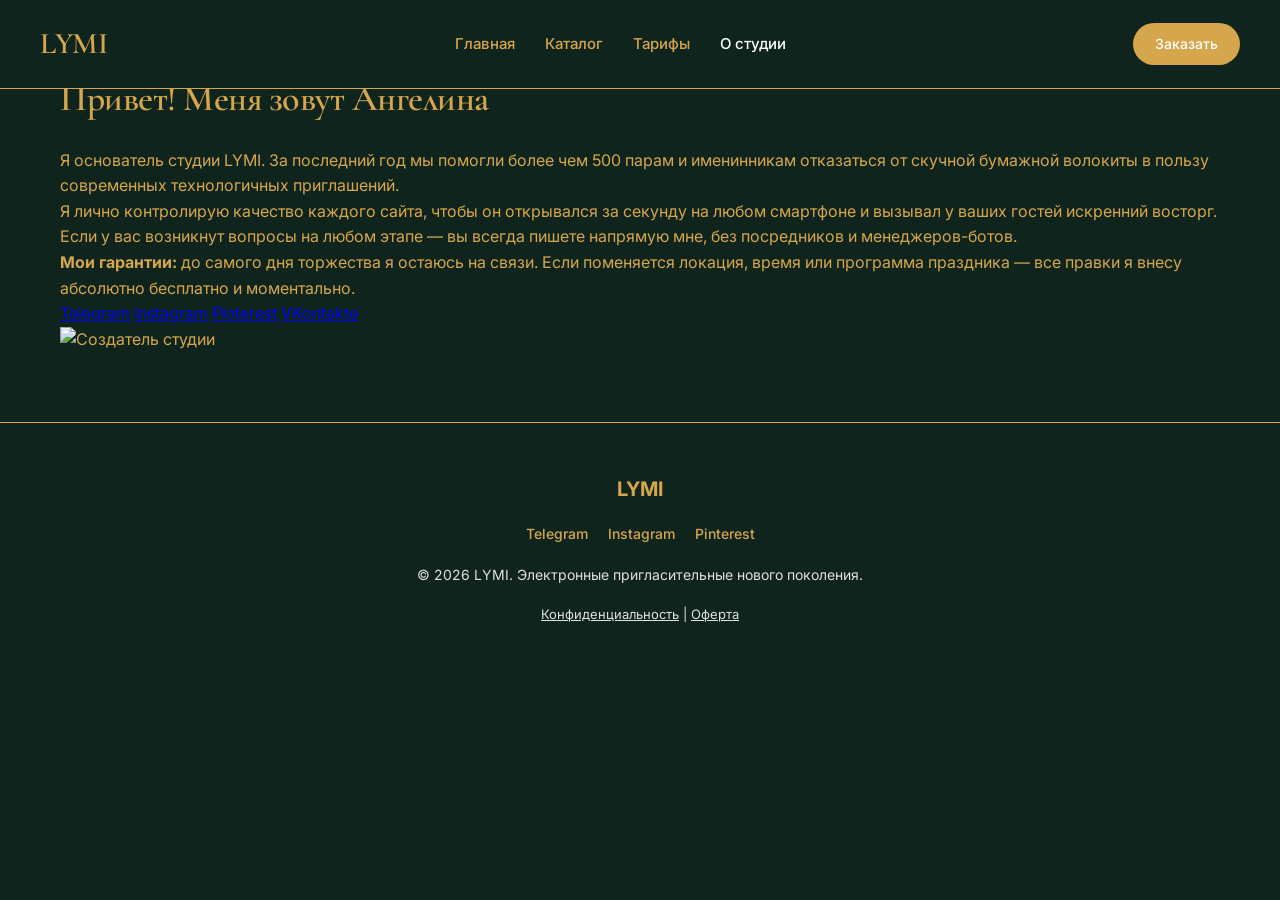
==== about.html @ 73aba1e3 "Add files via upload" ====
<!DOCTYPE html>
<html lang="ru">
<head>
    <meta charset="UTF-8">
    <meta name="viewport" content="width=device-width, initial-scale=1.0">
    <title>О студии и авторе — LYMI</title>
    <link href="https://fonts.googleapis.com/css2?family=Cormorant+Garamond:ital,wght@0,400;0,600;1,400&family=Inter:wght@400;500;600&display=swap" rel="stylesheet">
    <link rel="stylesheet" href="style.css">
</head>
<body>

    <!-- Шапка сайта -->
    <header>
        <div class="logo"><a href="index.html" style="text-decoration: none; color: inherit;">LYMI</a></div>

        <button class="burger-btn" id="menuToggle" aria-label="Открыть меню">
            <span></span>
            <span></span>
            <span></span>
        </button>

        <nav id="mainNav">
            <a href="index.html">Главная</a>
            <a href="catalog.html">Каталог</a>
            <a href="tariffs.html">Тарифы</a>
            <a href="about.html" class="active">О студии</a>
        </nav>

        <div class="header-actions">
            <a href="index.html#order" class="btn-header">Заказать</a>
        </div>
    </header>

    <!-- Блок «Обо мне» -->
    <section class="container about-section page-start">
        <div class="about-grid">
            <div class="about-text">
                <h2 class="section-title" style="text-align: left; margin-bottom: 20px;">Привет! Меня зовут Ангелина</h2>
                <p>Я основатель студии LYMI. За последний год мы помогли более чем 500 парам и именинникам отказаться от скучной бумажной волокиты в пользу современных технологичных приглашений.</p>
                <p>Я лично контролирую качество каждого сайта, чтобы он открывался за секунду на любом смартфоне и вызывал у ваших гостей искренний восторг. Если у вас возникнут вопросы на любом этапе — вы всегда пишете напрямую мне, без посредников и менеджеров-ботов.</p>
                <p><strong>Мои гарантии:</strong> до самого дня торжества я остаюсь на связи. Если поменяется локация, время или программа праздника — все правки я внесу абсолютно бесплатно и моментально.</p>
                
                <div class="author-socials">
                    <a href="https://t.me/ваш_логин" target="_blank" class="social-chip">Telegram</a>
                    <a href="https://www.instagram.com/linayami_web?stkn=MTNtdXJlNGppMGp6eA%3D%3D&utm_source=qr" target="_blank" class="social-chip">Instagram</a>
                    <a href="https://ru.pinterest.com/linaymi0115/" target="_blank" class="social-chip">Pinterest</a>
                    <a href="https://vk.com/ваш_логин" target="_blank" class="social-chip">VKontakte</a>
                </div>
            </div>
            <div class="about-img-wrapper">
                <img src="images/me.png" alt="Создатель студии" class="about-img">
            </div>
        </div>
    </section>

    <!-- Футер -->
    <footer>
        <div class="footer-content">
            <div class="footer-logo">LYMI</div>
            <div class="footer-socials">
                <a href="https://t.me/ваш_логин" target="_blank" rel="noopener">Telegram</a>
                <a href="https://www.instagram.com/linayami_web?stkn=MTNtdXJlNGppMGp6eA%3D%3D&utm_source=qr" target="_blank" rel="noopener">Instagram</a>
                <a href="https://ru.pinterest.com/linaymi0115/" target="_blank" rel="noopener">Pinterest</a>
            </div>
            <p>&copy; 2026 LYMI. Электронные пригласительные нового поколения.</p>
            <p style="font-size: 13px;">
                <a href="privacy.html" style="color: inherit; text-decoration: underline;">Конфиденциальность</a> |
                <a href="offer.html" style="color: inherit; text-decoration: underline;">Оферта</a>
            </p>
        </div>
    </footer>
    <script src="script.js"></script>
</body>
</html>
---- style.css ----
/* ========================================================================== */
/* ПЕРСОНАЛЬНЫЕ НАСТРОЙКИ ЦВЕТОВ ДЛЯ КАЖДОГО ЭЛЕМЕНТА ПО ОТДЕЛЬНОСТИ          */
/* Теперь каждый элемент управляется строго своей собственной переменной.    */
/* ========================================================================== */
:root {
    /* --- 1. Глобальный фон страницы и сброс --- */
    --page-bg-color: #0F241D;
    /* Цвет фона всей страницы */
    --page-text-color: #D6A64D;
    /* Цвет текста на странице по умолчанию */

    /* --- 2. Шапка сайта (Header) --- */
    --header-bg-color: #0F241D;
    /* Фоновый цвет шапки */
    --header-border-color: #D6A64D;
    /* Цвет линии под шапкой */
    --header-logo-color: #D6A64D;
    /* Цвет текста логотипа в шапке */
    --header-link-color: #D6A64D;
    /* Цвет обычных ссылок в меню шапки */
    --header-link-hover-color: #ffffff;
    /* Цвет ссылок в меню при наведении */
    --header-btn-bg: #D6A64D;
    /* Цвет фона кнопки «Заказать» в шапке */
    --header-btn-text: #FFFFFF;
    /* Цвет текста кнопки «Заказать» в шапке */
    --header-btn-hover-bg: #ffffff;
    /* Цвет фона кнопки при наведении */
    --header-btn-hover-text: #0F241D;
    /* Цвет текста кнопки при наведении */
    --burger-line-color: #D6A64D;
    /* Цвет полосок мобильной кнопки (бургера) */

    /* --- 3. Главный экран (Hero) --- */
    --hero-bg-color: #0F241D;
    /* Цвет фона главного экрана */
    --hero-border-color: #D6A64D;
    /* Цвет нижней границы главного экрана */
    --hero-title-color: #D6A64D;
    /* Цвет главного заголовка (H1) */
    --hero-desc-color: #E0E0E0;
    /* Цвет текста описания под заголовком */
    --hero-btn-primary-bg: #D6A64D;
    /* Цвет фона главной кнопки */
    --hero-btn-primary-text: #FFFFFF;
    /* Цвет текста главной кнопки */
    --hero-btn-primary-hover-bg: #ffffff;
    /* Цвет фона главной кнопки при наведении */
    --hero-btn-primary-hover-text: #0F241D;
    /* Цвет текста главной кнопки при наведении */
    --hero-btn-subtle-bg: #FFFFFF;
    /* Цвет фона второй кнопки */
    --hero-btn-subtle-text: #D6A64D;
    /* Цвет текста второй кнопки */
    --hero-btn-subtle-border: #D6A64D;
    /* Цвет рамки второй кнопки */
    --hero-btn-subtle-hover-bg: #0F241D;
    /* Цвет фона второй кнопки при наведении */
    --hero-btn-subtle-hover-text: #ffffff;
    /* Цвет текста второй кнопки при наведении */

    /* --- 4. Заголовки секций --- */
    --section-badge-color: #D6A64D;
    /* Цвет маленькой надписи над заголовком */
    --section-title-color: #D6A64D;
    /* Цвет основного заголовка секции (H2) */
    --section-subtitle-color: #E0E0E0;
    /* Цвет текста подзаголовка секции */

    /* --- 5. Карточки (Шаблоны / Товары) --- */
    --card-bg-color: #0F241D;
    /* Цвет фона карточки */
    --card-border-color: #D6A64D;
    /* Цвет внешней рамки карточки */
    --card-tag-bg: rgba(255, 255, 255, 0.9);
    /* Цвет фона плашки (тега) на картинке */
    --card-tag-text: #0F241D;
    /* Цвет текста тега на картинке */
    --card-title-color: #D6A64D;
    /* Цвет заголовка внутри карточки */
    --card-desc-color: #E0E0E0;
    /* Цвет описания внутри карточки */
    --card-price-color: #D6A64D;
    /* Цвет цены в карточке */
    --card-btn-outline-bg: #FFFFFF;
    /* Цвет фона кнопки превью */
    --card-btn-outline-text: #D6A64D;
    /* Цвет текста кнопки превью */
    --card-btn-outline-border: #D6A64D;
    /* Цвет рамки кнопки превью */
    --card-btn-primary-bg: #D6A64D;
    /* Цвет фона кнопки выбора/купить */
    --card-btn-primary-text: #FFFFFF;
    /* Цвет текста кнопки выбора/купить */
    --catalog-link-bg: #0F241D;
    /* Цвет фона ссылки «Смотреть все шаблоны» */
    --catalog-link-border: #D6A64D;
    /* Цвет рамки ссылки */
    --catalog-link-text: #D6A64D;
    /* Цвет текста ссылки */

    /* --- 5.1. Страница Каталога (Элементы фильтров и карточек) --- */
    --catalog-hero-bg: #0F241D;
    /* Цвет фона секции шапки каталога */
    --catalog-title-color: #D6A64D;
    /* Цвет заголовка каталога */
    --catalog-subtitle-color: #E0E0E0;
    /* Цвет подзаголовка каталога */
    --catalog-tabs-bg: #f1f3f5;
    /* Цвет подложки вкладок тарифов в каталоге */
    --catalog-tab-btn-text: #D6A64D;
    /* Цвет текста неактивной вкладки тарифа */
    --catalog-tab-btn-active-bg: #ffffff;
    /* Цвет фона активной вкладки тарифа */
    --catalog-tab-btn-active-text: #0F241D;
    /* Цвет текста активной вкладки тарифа */
    --catalog-filter-btn-text: #D6A64D;
    /* Цвет текста кнопок фильтра событий */
    --catalog-filter-btn-hover: #ffffff;
    /* Цвет текста кнопки фильтра при наведении/активности */
    --catalog-filter-divider-color: #d1d5db;
    /* Цвет разделительной палочки (|) в фильтрах */
    --catalog-meta-info-color: #888;
    /* Цвет мелкой мета-информации под карточкой */

    /* --- 6. Стрелочки карусели --- */
    --carousel-arrow-bg: #FFFFFF;
    /* Цвет фона стрелочки */
    --carousel-arrow-border: #D6A64D;
    /* Цвет рамки стрелочки */
    --carousel-arrow-icon: #D6A64D;
    /* Цвет значка стрелочки */
    --carousel-arrow-hover-bg: #D6A64D;
    /* Цвет фона стрелочки при наведении */
    --carousel-arrow-hover-icon: #FFFFFF;
    /* Цвет значка при наведении */

    /* --- 7. Блок тарифов --- */
    --tariffs-section-bg: #0F241D;
    /* Цвет фона всей секции тарифов */
    --tariffs-section-border: #D6A64D;
    /* Цвет границ секции тарифов */
    --tariff-card-bg: #0F241D;
    /* Цвет фона карточки тарифа */
    --tariff-card-border: #D6A64D;
    /* Цвет рамки карточки тарифа */
    --tariff-popular-bg: #0F241D;
    /* Цвет фона популярного тарифа */
    --tariff-popular-border: #D6A64D;
    /* Цвет рамки популярного тарифа */
    --tariff-badge-bg: #D6A64D;
    /* Цвет фона бейджа «Хит» */
    --tariff-badge-text: #FFFFFF;
    /* Цвет текста бейджа «Хит» */
    --tariff-title-color: #D6A64D;
    /* Цвет названия тарифа */
    --tariff-desc-color: #E0E0E0;
    /* Цвет описания тарифа */
    --tariff-price-color: #D6A64D;
    /* Цвет цены тарифа */
    --tariff-list-text: #FFFEFC;
    /* Цвет текста пунктов преимуществ */
    --tariff-check-color: #D6A64D;
    /* Цвет галочки в списке преимуществ */
    --tariff-btn-outline-border: #D6A64D;
    /* Цвет рамки простой кнопки тарифа */
    --tariff-btn-outline-text: #D6A64D;
    /* Цвет текста простой кнопки тарифа */
    --tariff-btn-primary-bg: #D6A64D;
    /* Цвет фона главной кнопки тарифа */
    --tariff-btn-primary-text: #0F241D;
    /* Цвет текста главной кнопки тарифа */

    /* --- 8. Этапы работы и гарантии --- */
    --step-card-bg: #0F241D;
    /* Цвет фона карточки шага */
    --step-card-border: #D6A64D;
    /* Цвет рамки карточки шага */
    --step-number-color: #D6A64D;
    /* Цвет номера шага (01, 02...) */
    --step-title-color: #D6A64D;
    /* Цвет заголовка шага */
    --step-desc-color: #E0E0E0;
    /* Цвет описания шага */
    --guarantee-box-bg: #0F241D;
    /* Цвет фона блока гарантий */
    --guarantee-box-text: #FFFFFF;
    /* Цвет текста в блоке гарантий */

    /* --- 9. Отзывы --- */
    --reviews-section-bg: #0F241D;
    /* Цвет фона секции отзывов */
    --reviews-section-border: #D6A64D;
    /* Цвет границ секции отзывов */
    --review-card-bg: #FFFFFF;
    /* Цвет фона карточки отзыва */
    --review-card-border: #D6A64D;
    /* Цвет рамки карточки отзыва */
    --review-author-color: #D6A64D;
    /* Цвет имени автора отзыва */
    --review-stars-color: #D6A64D;
    /* Цвет звездочек рейтинга */
    --review-text-color: #0F241D;
    /* Цвет текста самого отзыва */

    /* --- 10. Форма заказа --- */
    --order-section-bg: #0F241D;
    /* Цвет фона блока формы */
    --order-section-border: #D6A64D;
    /* Цвет внешней рамки формы */
    --form-label-color: #D6A64D;
    /* Цвет подписи (лейбла) поля ввода */
    --form-input-bg: #0F241D;
    /* Цвет фона внутри поля ввода */
    --form-input-border: #D6A64D;
    /* Цвет рамки поля ввода */
    --form-input-text: #FFFFFF;
    /* Цвет вводимого пользователем текста */
    --form-input-focus-bg: #FFFFFF;
    /* Цвет фона поля при клике (фокусе) */
    --form-input-focus-border: #D6A64D;
    /* Цвет рамки поля при клике (фокусе) */

    /* --- 11. Футер (подвал сайта) --- */
    --footer-bg-color: #0F241D;
    /* Цвет фона футера */
    --footer-border-color: #D6A64D;
    /* Цвет линии над футером */
    --footer-text-color: #E0E0E0;
    /* Цвет основного текста в футере */
    --footer-logo-color: #D6A64D;
    /* Цвет логотипа в футере */
    --footer-social-color: #D6A64D;
    /* Цвет ссылок на соцсети в футере */
    --footer-social-hover: #ffffff;
    /* Цвет ссылок на соцсети при наведении */

    /* --- 12. Мобильное меню --- */
    --mob-menu-bg: #FFFFFF;
    /* Цвет фона выпадающего мобильного меню */
    --mob-menu-link-border: #F5F5F5;
    /* Цвет разделительной линии в мобильном меню */
    --mob-menu-link-text: #111111;
    /* Цвет текста ссылок в мобильном меню */

    /* --- 13. Прочие технические настройки --- */
    --animation-speed: all 0.3s cubic-bezier(0.4, 0, 0.2, 1);
}

/* Сброс отступов */
*,
*::before,
*::after {
    box-sizing: border-box;
    margin: 0;
    padding: 0;
}

/* Базовые стили страницы */
body {
    font-family: 'Inter', sans-serif;
    color: var(--page-text-color);
    background-color: var(--page-bg-color);
    line-height: 1.6;
    overflow-x: hidden;
}

/* ========================================================================== */
/* 1. ШАПКА САЙТА (HEADER)                                                   */
/* ========================================================================== */
header {
    display: flex;
    justify-content: space-between;
    align-items: center;
    padding: 20px 40px;
    border-bottom: 1px solid var(--header-border-color);
    background: var(--header-bg-color);
    backdrop-filter: blur(10px);
    position: fixed;
    /* Жестко фиксируем шапку */
    top: 0;
    left: 0;
    width: 100%;
    /* Растягиваем на всю ширину экрана */
    z-index: 1000;
}

.logo {
    font-size: 30px;
    font-weight: 700;
    color: var(--header-logo-color);
    letter-spacing: -0.5px;
}

header nav {
    display: flex;
    gap: 30px;
    align-items: center;
}

header nav a {
    text-decoration: none;
    color: var(--header-link-color);
    font-weight: 500;
    font-size: 15px;
    transition: var(--animation-speed);
}

header nav a:hover,
header nav a.active {
    color: var(--header-link-hover-color);
}

.header-actions {
    display: flex;
    align-items: center;
}

.btn-header {
    background: var(--header-btn-bg);
    color: var(--header-btn-text);
    padding: 10px 22px;
    border-radius: 30px;
    text-decoration: none;
    font-size: 14px;
    font-weight: 500;
    transition: var(--animation-speed);
}

.btn-header:hover {
    background: var(--header-btn-hover-bg);
    color: var(--header-btn-hover-text);
}

.burger-btn {
    display: none;
    flex-direction: column;
    justify-content: space-between;
    width: 26px;
    height: 18px;
    background: none;
    border: none;
    cursor: pointer;
    z-index: 1001;
    padding: 0;
}

.burger-btn span {
    display: block;
    width: 100%;
    height: 2px;
    background: var(--burger-line-color);
    border-radius: 2px;
    transition: 0.3s;
}

.burger-btn.active span:nth-child(1) {
    transform: translateY(8px) rotate(45deg);
}

.burger-btn.active span:nth-child(2) {
    opacity: 0;
}

.burger-btn.active span:nth-child(3) {
    transform: translateY(-8px) rotate(-45deg);
}

/* ========================================================================== /
/ 2. ГЛАВНЫЙ ЭКРАН (HERO)                                                    /
/ ========================================================================== */
.hero {
    padding: 90px 20px;
    background: linear-gradient(rgba(15, 36, 29, 0.7), rgba(15, 36, 29, 0.7)), url('images/hero-bg.jpg');
    background-size: cover;
    background-position: center;
    background-repeat: no-repeat;
    text-align: center;
    border-bottom: 1px solid var(--hero-border-color);
}

.hero-content {
    max-width: 750px;
    margin: 0 auto;
}

.hero h1 {
    font-size: 46px;
    font-weight: 700;
    margin-bottom: 20px;
    line-height: 1.15;
    letter-spacing: -1px;
    color: var(--hero-title-color);
}

.hero p {
    font-size: 18px;
    color: var(--hero-desc-color);
    margin-bottom: 35px;
}

.hero-buttons {
    display: flex;
    justify-content: center;
    gap: 16px;
}

.btn-primary-glow {
    display: inline-flex;
    align-items: center;
    gap: 10px;
    background: var(--hero-btn-primary-bg);
    color: var(--hero-btn-primary-text);
    padding: 16px 32px;
    border-radius: 35px;
    text-decoration: none;
    font-weight: 600;
    font-size: 15px;
    transition: var(--animation-speed);
}

.btn-primary-glow:hover {
    background: var(--hero-btn-primary-hover-bg);
    color: var(--hero-btn-primary-hover-text);
    transform: translateY(-2px);
}

.btn-subtle-glow {
    display: inline-flex;
    align-items: center;
    gap: 10px;
    background: var(--hero-btn-subtle-bg);
    color: var(--hero-btn-subtle-text);
    padding: 16px 32px;
    border-radius: 35px;
    text-decoration: none;
    font-weight: 600;
    font-size: 15px;
    border: 1px solid var(--hero-btn-subtle-border);
    transition: var(--animation-speed);
}

.btn-subtle-glow:hover {
    background: var(--hero-btn-subtle-hover-bg);
    border-color: var(--hero-btn-subtle-hover-bg);
    color: var(--hero-btn-subtle-hover-text);
    transform: translateY(-2px);
}

/* ========================================================================== /
/ 3. ЗАГОЛОВКИ СЕКЦИЙ                                                        /
/ ========================================================================== */
.container {
    max-width: 1200px;
    margin: 0 auto;
    padding: 70px 20px;
}

.section-header {
    text-align: center;
    margin-bottom: 40px;
}

.section-badge {
    display: inline-block;
    font-size: 12px;
    text-transform: uppercase;
    letter-spacing: 1.5px;
    font-weight: 700;
    color: var(--section-badge-color);
    margin-bottom: 8px;
}

.section-title {
    font-size: 36px;
    font-weight: 700;
    margin-bottom: 12px;
    letter-spacing: -0.5px;
    color: var(--section-title-color);
}

.section-subtitle {
    color: var(--section-subtitle-color);
    font-size: 16px;
}

/* ========================================================================== /
/ 4. КАРТОЧКИ ТОВАРОВ И ШАБЛОНОВ                                             /
/ ========================================================================== */
.carousel-container,
.tariffs-carousel-container,
.reviews-carousel-container {
    position: relative;
    display: flex;
    align-items: center;
    margin-bottom: 20px;
}

.carousel-track-wrapper,
.tariffs-track-wrapper,
.reviews-track-wrapper {
    overflow-x: auto;
    scroll-behavior: smooth;
    scrollbar-width: none;
    -ms-overflow-style: none;
    width: 100%;
    padding: 10px 4px;
}

.carousel-track-wrapper::-webkit-scrollbar,
.tariffs-track-wrapper::-webkit-scrollbar,
.reviews-track-wrapper::-webkit-scrollbar {
    display: none;
}

.carousel-track,
.tariffs-track,
.reviews-track {
    display: flex;
    gap: 24px;
}

.carousel-btn {
    position: absolute;
    top: 50%;
    transform: translateY(-50%);
    background: var(--carousel-arrow-bg);
    border: 1px solid var(--carousel-arrow-border);
    color: var(--carousel-arrow-icon);
    width: 44px;
    height: 44px;
    border-radius: 50%;
    font-size: 24px;
    display: flex;
    align-items: center;
    justify-content: center;
    cursor: pointer;
    z-index: 10;
    transition: var(--animation-speed);
}

.carousel-btn:hover {
    background: var(--carousel-arrow-hover-bg);
    color: var(--carousel-arrow-hover-icon);
    border-color: var(--carousel-arrow-hover-bg);
}

.prev-btn {
    left: -22px;
}

.next-btn {
    right: -22px;
}

.card {
    background: var(--card-bg-color);
    border: 1px solid var(--card-border-color);
    border-radius: 20px;
    overflow: hidden;
    transition: var(--animation-speed);
    min-width: 280px;
    max-width: 340px;
    flex: 0 0 auto;
}

.card:hover {
    transform: translateY(-6px);
    box-shadow: 0 15px 35px rgba(0, 0, 0, 0.08);
}

.card-img-wrapper {
    position: relative;
    height: 260px;
}

.card-img {
    width: 100%;
    height: 100%;
    object-fit: contain;
    background-color: #877f6c;
}

.card-tag {
    position: absolute;
    top: 15px;
    left: 15px;
    background: var(--card-tag-bg);
    backdrop-filter: blur(5px);
    padding: 6px 14px;
    border-radius: 20px;
    font-size: 12px;
    font-weight: 600;
    color: var(--card-tag-text);
}

.card-content {
    padding: 22px;
}

.card-title {
    font-size: 18px;
    margin-bottom: 8px;
    font-weight: 700;
    color: var(--card-title-color);
}

.card-desc {
    color: var(--card-desc-color);
    font-size: 13px;
    margin-bottom: 16px;
    min-height: 40px;
}

.card-price {
    font-weight: 700;
    font-size: 18px;
    color: var(--card-price-color);
}

.card-actions {
    display: flex;
    gap: 10px;
}

.btn-outline,
.btn-card {
    flex: 1;
    padding: 10px;
    text-align: center;
    border-radius: 12px;
    font-size: 14px;
    text-decoration: none;
    font-weight: 600;
    transition: var(--animation-speed);
}

.btn-outline {
    border: 1px solid var(--card-btn-outline-border);
    color: var(--card-btn-outline-text);
    background: var(--card-btn-outline-bg);
}

.btn-outline:hover {
    opacity: 0.8;
}

.btn-card {
    background: var(--card-btn-primary-bg);
    color: var(--card-btn-primary-text);
    border: none;
    cursor: pointer;
}

.btn-card:hover {
    opacity: 0.9;
}

.catalog-link-wrapper {
    text-align: center;
    margin-top: 30px;
}

.catalog-link-minimal {
    display: inline-flex;
    align-items: center;
    gap: 8px;
    color: var(--catalog-link-text);
    text-decoration: none;
    font-weight: 600;
    font-size: 14px;
    padding: 10px 20px;
    border-radius: 20px;
    background: var(--catalog-link-bg);
    border: 1px solid var(--catalog-link-border);
    transition: var(--animation-speed);
}

.catalog-link-minimal:hover {
    opacity: 0.8;
}

/* ========================================================================== /
/ 4.1. СТИЛИ ДЛЯ СТРАНИЦЫ КАТАЛОГА (catalog.html)                           /
/ ========================================================================== */
header {
    margin-bottom: 0 !important;
}

.catalog-hero {
    background-color: var(--catalog-hero-bg);
    padding: 10px 16px 5px !important;
    margin-top: 0 !important;
    text-align: center;
}

.catalog-hero .section-title {
    color: var(--catalog-title-color);
    font-size: 24px;
    margin-top: 0 !important;
    margin-bottom: 4px !important;
}

.catalog-hero .section-subtitle {
    color: var(--catalog-subtitle-color);
    font-size: 13px;
    margin-bottom: 14px !important;
}

.catalog-navigation {
    max-width: 700px;
    margin: 0 auto 15px !important;
    display: flex;
    flex-direction: column;
    gap: 10px;
    width: 100%;
}

.tariff-tabs-compact {
    display: flex;
    background: var(--catalog-tabs-bg);
    padding: 4px;
    border-radius: 12px;
    gap: 4px;
    width: 100%;
}

.tariff-tab-btn {
    flex: 1;
    background: transparent;
    border: none;
    padding: 10px 16px;
    font-size: 14px;
    font-weight: 600;
    color: var(--catalog-tab-btn-text);
    cursor: pointer;
    border-radius: 9px;
    transition: all 0.2s ease;
    white-space: nowrap;
    text-align: center;
}

.tariff-tab-btn span {
    font-size: 12px;
    font-weight: 400;
    opacity: 0.7;
}

.tariff-tab-btn.active {
    background: var(--catalog-tab-btn-active-bg);
    color: var(--catalog-tab-btn-active-text);
    box-shadow: 0 2px 6px rgba(0, 0, 0, 0.06);
}

.event-filters-inline {
    display: flex;
    justify-content: center;
    align-items: center;
    flex-wrap: wrap;
    gap: 0;
    font-size: 13px;
}

.filter-btn-inline {
    background: none;
    border: none;
    padding: 4px 10px;
    color: var(--catalog-filter-btn-text);
    cursor: pointer;
    font-size: 13px;
    font-weight: 500;
    transition: color 0.2s ease;
}

.filter-btn-inline:hover,
.filter-btn-inline.active {
    color: var(--catalog-filter-btn-hover);
    font-weight: 600;
}

.filter-divider {
    color: var(--catalog-filter-divider-color);
    font-weight: 300;
    user-select: none;
}

.card-meta-info {
    font-size: 12px;
    color: var(--catalog-meta-info-color);
    margin-top: 10px;
    display: block;
    letter-spacing: 0.3px;
}

.catalog-grid {
    display: grid;
    grid-template-columns: repeat(auto-fill, minmax(300px, 1fr));
    gap: 30px;
    margin-bottom: 60px;
}

/* ========================================================================== /
/ 5. БЛОК ТАРИФОВ                                                            /
/ ========================================================================== */
.tariffs-section {
    background: var(--tariffs-section-bg);
    border-top: 1px solid var(--tariffs-section-border);
    border-bottom: 1px solid var(--tariffs-section-border);
}

.tariffs-track {
    display: flex;
    gap: 24px;
    justify-content: flex-start !important;
}

.tariff-card {
    background: var(--tariff-card-bg);
    border: 1px solid var(--tariff-card-border);
    border-radius: 24px;
    padding: 32px;
    display: flex;
    flex-direction: column;
    justify-content: space-between;
    position: relative;
    transition: var(--animation-speed);
    min-width: 280px;
    max-width: 340px;
    flex: 0 0 auto;
}

.tariff-card.popular {
    border-color: var(--tariff-popular-border);
    background: var(--tariff-popular-bg);
}

.tariff-card .badge {
    position: absolute;
    top: -14px;
    right: 30px;
    background: var(--tariff-badge-bg);
    color: var(--tariff-badge-text);
    padding: 5px 14px;
    border-radius: 20px;
    font-size: 12px;
    font-weight: 700;
}

.tariff-header-top {
    display: flex;
    justify-content: space-between;
    align-items: baseline;
    margin-bottom: 10px;
}

.tariff-header-top h3 {
    font-size: 22px;
    font-weight: 700;
    color: var(--tariff-title-color);
}

.tariff-desc {
    color: var(--tariff-desc-color);
    font-size: 14px;
    margin-bottom: 20px;
    line-height: 1.5;
}

.tariff-price {
    font-size: 30px;
    font-weight: 800;
    color: var(--tariff-price-color);
    margin-bottom: 20px;
    letter-spacing: -1px;
}

.tariff-list {
    list-style: none;
    margin-bottom: 30px;
}

.tariff-list li {
    font-size: 14px;
    color: var(--tariff-list-text);
    margin-bottom: 12px;
    padding-left: 22px;
    position: relative;
}

.tariff-list li::before {
    content: "✓";
    position: absolute;
    left: 0;
    color: var(--tariff-check-color);
    font-weight: bold;
    font-size: 15px;
}

.tariff-btn-outline,
.tariff-btn-primary {
    display: block;
    width: 100%;
    padding: 14px;
    text-align: center;
    border-radius: 12px;
    text-decoration: none;
    font-weight: 600;
    font-size: 14px;
    transition: var(--animation-speed);
}

.tariff-btn-outline {
    border: 1px solid var(--tariff-btn-outline-border);
    color: var(--tariff-btn-outline-text);
    background: transparent;
}

.tariff-btn-primary {
    background: var(--tariff-btn-primary-bg);
    color: var(--tariff-btn-primary-text);
}

/* ========================================================================== /
/ 6. ЭТАПЫ РАБОТЫ И ГАРАНТИИ                                                 /
/ ========================================================================== */
.steps-grid {
    display: grid;
    grid-template-columns: repeat(4, 1fr);
    gap: 20px;
    margin-bottom: 35px;
}

.step-card {
    background: var(--step-card-bg);
    padding: 25px;
    border-radius: 18px;
    border: 1px solid var(--step-card-border);
    display: flex;
    flex-direction: column;
    gap: 12px;
}

.step-number {
    font-size: 22px;
    font-weight: 800;
    color: var(--step-number-color);
}

.step-card h3 {
    font-size: 16px;
    margin-bottom: 4px;
    font-weight: 700;
    color: var(--step-title-color);
}

.step-card p {
    font-size: 13px;
    color: var(--step-desc-color);
}

.guarantee-box {
    background: var(--guarantee-box-bg);
    color: var(--guarantee-box-text);
    padding: 30px;
    border-radius: 18px;
    text-align: center;
    border: 2px solid var(--card-border-color);
}

.guarantee-box h3 {
    margin-bottom: 8px;
    font-size: 18px;
}

/* ========================================================================== /
/ 7. ОТЗЫВЫ                                                                  /
/ ========================================================================== */
.reviews-section {
    background: var(--reviews-section-bg);
    border-top: 1px solid var(--reviews-section-border);
    border-bottom: 1px solid var(--reviews-section-border);
}

.review-card {
    background: var(--review-card-bg);
    border: 1px solid var(--review-card-border);
    border-radius: 20px;
    padding: 25px;
    display: flex;
    flex-direction: column;
    justify-content: flex-start;
    gap: 15px;
    min-width: 300px;
    max-width: 340px;
    flex: 0 0 auto;
}

.review-header-top {
    display: flex;
    justify-content: space-between;
    align-items: center;
    margin-bottom: 12px;
}

.review-header-top strong {
    color: var(--review-author-color);
}

.review-stars {
    color: var(--review-stars-color);
    letter-spacing: 2px;
    font-size: 14px;
}

.review-text {
    font-size: 14px;
    color: var(--review-text-color);
    line-height: 1.5;
}

/* ========================================================================== /
/ 8. ФОРМА ЗАКАЗА                                                            /
/ ========================================================================== */
.order-section {
    max-width: 600px;
    margin: 0 auto;
    background: var(--order-section-bg);
    padding: 45px;
    border-radius: 24px;
    border: 1px solid var(--order-section-border);
    box-shadow: 0 20px 40px rgba(0, 0, 0, 0.03);
}

form {
    display: flex;
    flex-direction: column;
    gap: 18px;
}

.form-group {
    display: flex;
    flex-direction: column;
    gap: 6px;
    text-align: left;
}

.form-group label {
    font-size: 13px;
    font-weight: 600;
    color: var(--form-label-color);
}

input,
select,
textarea {
    width: 100%;
    padding: 14px 16px;
    border: 1px solid var(--form-input-border);
    border-radius: 12px;
    font-size: 14px;
    font-family: 'Inter', sans-serif;
    background: var(--form-input-bg);
    color: var(--form-input-text);
    transition: var(--animation-speed);
}

input:focus,
select:focus,
textarea:focus {
    outline: none;
    border-color: var(--form-input-focus-border);
    background: var(--form-input-focus-bg);
}

/* ========================================================================== /
/ 9. ФУТЕР (ПОДВАЛ САЙТА)                                                    /
/ ========================================================================== */
footer {
    text-align: center;
    padding: 50px 20px;
    color: var(--footer-text-color);
    font-size: 14px;
    border-top: 1px solid var(--footer-border-color);
    background: var(--footer-bg-color);
}

.footer-content {
    max-width: 800px;
    margin: 0 auto;
    display: flex;
    flex-direction: column;
    align-items: center;
    gap: 18px;
}

.footer-logo {
    font-weight: 700;
    font-size: 20px;
    color: var(--footer-logo-color);
}

.footer-socials {
    display: flex;
    gap: 20px;
}

.footer-socials a {
    text-decoration: none;
    color: var(--footer-social-color);
    font-weight: 500;
    transition: var(--animation-speed);
}

.footer-socials a:hover {
    color: var(--footer-social-hover);
}

/* ========================================================================== /
/ 10. АДАПТИВНОСТЬ ДЛЯ МОБИЛЬНЫХ УСТРОЙСТВ                                    /
/ ========================================================================== */
@media (max-width: 768px) {
    header {
        padding: 15px 20px;
    }

    .burger-btn {
        display: flex;
    }

    .header-actions {
        display: none;
    }

    header nav {
        display: flex;
        position: absolute;
        top: 100%;
        left: 0;
        width: 100%;
        background: var(--mob-menu-bg);
        flex-direction: column;
        align-items: flex-start;
        gap: 0;
        box-shadow: 0 15px 30px rgba(0, 0, 0, 0.08);
        max-height: 0;
        overflow: hidden;
        opacity: 0;
        border-bottom: none;
        transition: all 0.3s ease-in-out;
    }

    header nav.active {
        max-height: 400px;
        opacity: 1;
        padding: 15px 25px;
        border-bottom: 1px solid var(--header-border-color);
    }

    header nav a {
        font-size: 16px;
        width: 100%;
        padding: 12px 0;
        border-bottom: 1px solid var(--mob-menu-link-border);
        text-align: left;
        color: var(--mob-menu-link-text);
    }

    header nav a:last-child {
        border-bottom: none;
    }

    .hero {
        padding-top: 100px;
    }


}

@media (max-width: 768px) {
    .hero h1 {
        font-size: 30px;
    }

    .hero p {
        font-size: 15px;
    }

    .hero-buttons {
        flex-direction: column;
        gap: 12px;
    }

    .btn-primary-glow,
    .btn-subtle-glow {
        width: 100%;
        justify-content: center;
    }

    .container {
        padding: 40px 15px;
    }

    .section-title {
        font-size: 26px;
    }

    .carousel-btn {
        display: none;
    }

    .steps-grid {
        grid-template-columns: repeat(2, 1fr);
        gap: 12px;
    }

    .step-card {
        padding: 16px;
    }


}

/* ========================================================================== /
/ 11. НАСТРОЙКА ШРИФТОВ                                                      /
/ ========================================================================== */
body,
p,
input,
select,
textarea,
nav a,
.card-desc,
.tariff-desc {
    font-family: 'Inter', sans-serif !important;
}

h1,
h2,
h3,
h4,
.logo,
.section-title,
.card-title,
.tariff-header-top h3,
.modal-title,
.hero h1 {
    font-family: 'Cormorant Garamond', serif !important;
    font-weight: 600;
}

/* ========================================================================== /
/ БЕГУЩАЯ СТРОКА                                                             /
/ ========================================================================== */
.marquee-section {
    position: relative;
    width: 100%;
    overflow: hidden;
    white-space: nowrap;
    border-top: 1.4px solid var(--hero-border-color);
    border-bottom: 0.1px solid var(--hero-border-color);
    padding: 12px 0;
    background-color: var(--page-bg-color);
    box-sizing: border-box;
}

.marquee-track {
    display: inline-block;
    white-space: nowrap;
    animation: marqueeScroll 25s linear infinite;
}

.marquee-item {
    display: inline-block;
    font-size: 13px;
    font-weight: 600;
    font-family: 'Cormorant Garamond', serif !important;
    color: #ffffff;
    text-transform: uppercase;
    padding-right: 40px;
    letter-spacing: 2px;
}

@keyframes marqueeScroll {
    0% {
        transform: translateX(-50%);
    }

    100% {
        transform: translateX(0%);
    }
}

/* Заменяем последнюю галочку на крестик только для списков с классом .last-item-cross */
.tariff-list.last-item-cross li:last-child::before {
    content: "✕";
    color: #e74c3c;
    font-size: 14px;
}

/* ==========================================================================
   LYMI — ЕДИНАЯ СТРУКТУРА КАРТОЧЕК КАТАЛОГА
   ========================================================================== */

.catalog-grid .card {
    display: flex;
    flex-direction: column;
    width: 100%;
    min-width: 0;
    height: 100%;
    box-sizing: border-box;
}

.catalog-grid .card.catalog-card-hidden {
    display: none !important;
}

.catalog-grid .card-image-box {
    width: 100%;
    height: 300px;
    min-height: 300px;
    flex: 0 0 300px;
    overflow: hidden;
    box-sizing: border-box;
}

.catalog-grid .card-image-box img {
    width: 100%;
    height: 100%;
    min-width: 100%;
    min-height: 100%;
    object-fit: cover;
    object-position: center;
    display: block;
}

.catalog-grid .card-content {
    display: flex;
    flex-direction: column;
    flex: 1 1 auto;
    min-height: 0;
    box-sizing: border-box;
}

.catalog-grid .card-title {
    margin-top: 0;
}

.catalog-grid .card-desc {
    min-height: 42px;
}

.catalog-grid .card-price {
    margin-top: auto;
}

.catalog-grid .card-actions {
    display: flex;
    flex-direction: row;
    align-items: stretch;
    gap: 10px;
    width: 100%;
    box-sizing: border-box;
}

.catalog-grid .card-actions .btn-outline,
.catalog-grid .card-actions .select-btn {
    flex: 1 1 0;
    width: 0;
    min-width: 0;
    box-sizing: border-box;
}
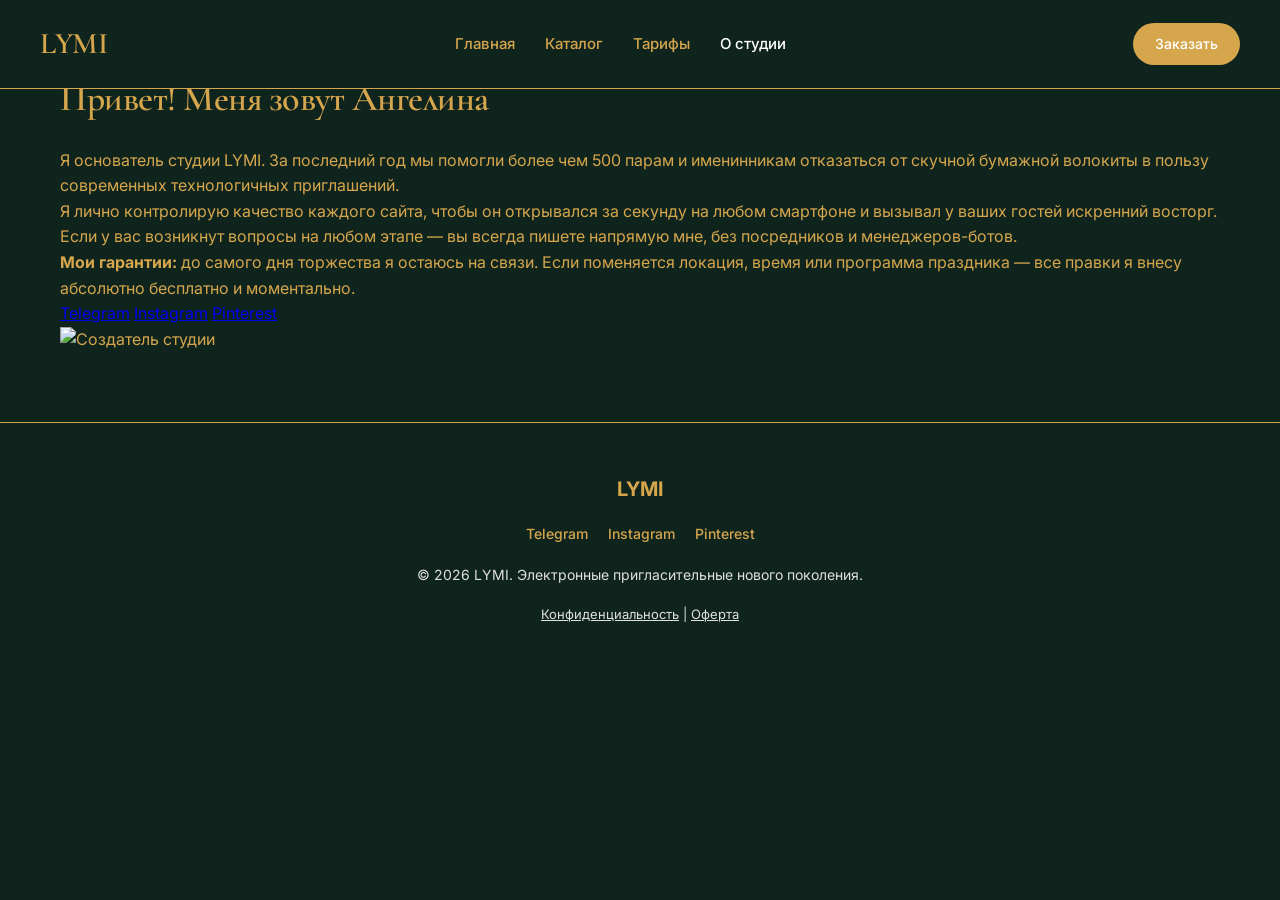
==== commit 42a9b01f: "Update about.html" ====
--- a/about.html
+++ b/about.html
@@ -41,10 +41,9 @@
                 <p><strong>Мои гарантии:</strong> до самого дня торжества я остаюсь на связи. Если поменяется локация, время или программа праздника — все правки я внесу абсолютно бесплатно и моментально.</p>
                 
                 <div class="author-socials">
-                    <a href="https://t.me/ваш_логин" target="_blank" class="social-chip">Telegram</a>
-                    <a href="https://www.instagram.com/linayami_web?stkn=MTNtdXJlNGppMGp6eA%3D%3D&utm_source=qr" target="_blank" class="social-chip">Instagram</a>
+                    <a href="https://t.me/LYMI_INVITATION" target="_blank" class="social-chip">Telegram</a>
+                    <a href="https://www.instagram.com/lymi_invitation?stkn=MW12d21yZmVzbjhiMQ=="_blank" class="social-chip">Instagram</a>
                     <a href="https://ru.pinterest.com/linaymi0115/" target="_blank" class="social-chip">Pinterest</a>
-                    <a href="https://vk.com/ваш_логин" target="_blank" class="social-chip">VKontakte</a>
                 </div>
             </div>
             <div class="about-img-wrapper">
@@ -71,4 +70,4 @@
     </footer>
     <script src="script.js"></script>
 </body>
-</html>+</html>
--- a/style.css
+++ b/style.css
@@ -216,7 +216,7 @@
     /* Цвет рамки поля ввода */
     --form-input-text: #FFFFFF;
     /* Цвет вводимого пользователем текста */
-    --form-input-focus-bg: #FFFFFF;
+    --form-input-focus-bg: #0F241D;
     /* Цвет фона поля при клике (фокусе) */
     --form-input-focus-border: #D6A64D;
     /* Цвет рамки поля при клике (фокусе) */
@@ -236,11 +236,11 @@
     /* Цвет ссылок на соцсети при наведении */
 
     /* --- 12. Мобильное меню --- */
-    --mob-menu-bg: #FFFFFF;
+    --mob-menu-bg: #0F241D;
     /* Цвет фона выпадающего мобильного меню */
-    --mob-menu-link-border: #F5F5F5;
+    --mob-menu-link-border: rgba(214, 166, 77, 0.18);
     /* Цвет разделительной линии в мобильном меню */
-    --mob-menu-link-text: #111111;
+    --mob-menu-link-text: #FFFFFF;
     /* Цвет текста ссылок в мобильном меню */
 
     /* --- 13. Прочие технические настройки --- */
@@ -504,7 +504,9 @@
     scrollbar-width: none;
     -ms-overflow-style: none;
     width: 100%;
-    padding: 10px 4px;
+    padding: 10px 55px;
+    overscroll-behavior-x: contain;
+    -webkit-overflow-scrolling: touch;
 }
 
 .carousel-track-wrapper::-webkit-scrollbar,
@@ -527,16 +529,17 @@
     background: var(--carousel-arrow-bg);
     border: 1px solid var(--carousel-arrow-border);
     color: var(--carousel-arrow-icon);
-    width: 44px;
-    height: 44px;
+    width: 42px;
+    height: 42px;
     border-radius: 50%;
-    font-size: 24px;
+    font-size: 28px;
     display: flex;
     align-items: center;
     justify-content: center;
     cursor: pointer;
     z-index: 10;
     transition: var(--animation-speed);
+    box-shadow: 0 4px 15px rgba(0, 0, 0, 0.12);
 }
 
 .carousel-btn:hover {
@@ -546,11 +549,11 @@
 }
 
 .prev-btn {
-    left: -22px;
+    left: 8px;
 }
 
 .next-btn {
-    right: -22px;
+    right: 8px;
 }
 
 .card {
@@ -575,9 +578,11 @@
 }
 
 .card-img {
+    display: block;
     width: 100%;
     height: 100%;
-    object-fit: contain;
+    object-fit: cover;
+    object-position: center;
     background-color: #877f6c;
 }
 
@@ -1065,11 +1070,26 @@
 }
 
 input:focus,
+input:active,
 select:focus,
-textarea:focus {
+select:active,
+textarea:focus,
+textarea:active {
     outline: none;
     border-color: var(--form-input-focus-border);
-    background: var(--form-input-focus-bg);
+    background: var(--form-input-bg) !important;
+    color: var(--form-input-text);
+}
+
+input::placeholder,
+textarea::placeholder {
+    color: rgba(255, 255, 255, 0.55);
+    opacity: 1;
+}
+
+select option {
+    background: var(--form-input-bg);
+    color: var(--form-input-text);
 }
 
 /* ========================================================================== /
@@ -1169,11 +1189,40 @@
         border-bottom: none;
     }
 
+    header nav a.active {
+        color: #D6A64D;
+    }
+
     .hero {
         padding-top: 100px;
     }
 
-
+    .carousel-btn {
+        display: flex;
+        width: 36px;
+        height: 36px;
+        font-size: 24px;
+    }
+
+    .prev-btn {
+        left: 4px;
+    }
+
+    .next-btn {
+        right: 4px;
+    }
+
+    .carousel-track-wrapper,
+    .tariffs-track-wrapper,
+    .reviews-track-wrapper {
+        padding: 10px 42px;
+    }
+
+    .carousel-track,
+    .tariffs-track,
+    .reviews-track {
+        align-items: stretch;
+    }
 }
 
 @media (max-width: 768px) {
@@ -1202,10 +1251,6 @@
 
     .section-title {
         font-size: 26px;
-    }
-
-    .carousel-btn {
-        display: none;
     }
 
     .steps-grid {
@@ -1368,4 +1413,203 @@
     width: 0;
     min-width: 0;
     box-sizing: border-box;
-}
+    }
+/* Логотип в шапке */
+.logo-link {
+    display: inline-flex;
+    align-items: center;
+    gap: 8px;
+    text-decoration: none !important;
+    color: var(--header-logo-color) !important;
+    font-size: inherit;
+    line-height: 1;
+}
+
+.logo-link img {
+    width: 42px !important;
+    height: 42px !important;
+    max-width: 42px !important;
+    max-height: 42px !important;
+    min-width: 0 !important;
+    min-height: 0 !important;
+    object-fit: contain;
+    display: block;
+    flex: 0 0 42px;
+}
+
+/* ==========================================================================
+   МОДАЛЬНОЕ ОКНО ОФОРМЛЕНИЯ ЗАКАЗА
+   Восстановлено: оформление не влияет на остальные кнопки и элементы сайта.
+   ========================================================================== */
+
+body.modal-open {
+    overflow: hidden;
+}
+
+.modal-overlay {
+    position: fixed;
+    inset: 0;
+    z-index: 3000;
+    display: flex;
+    align-items: center;
+    justify-content: center;
+    padding: 20px;
+    box-sizing: border-box;
+    background: rgba(5, 18, 14, 0.72);
+    backdrop-filter: blur(7px);
+    -webkit-backdrop-filter: blur(7px);
+    opacity: 0;
+    visibility: hidden;
+    pointer-events: none;
+    transition: opacity .25s ease, visibility .25s ease;
+}
+
+.modal-overlay.active {
+    opacity: 1;
+    visibility: visible;
+    pointer-events: auto;
+}
+
+.modal-content {
+    position: relative;
+    width: min(520px, 100%);
+    max-height: 88vh;
+    overflow-y: auto;
+    box-sizing: border-box;
+    padding: 34px 38px 30px;
+    background: var(--order-section-bg, #0F241D);
+    border: 1px solid var(--order-section-border, #D6A64D);
+    border-radius: 24px;
+    box-shadow: 0 25px 70px rgba(0, 0, 0, .35);
+    transform: translateY(18px) scale(.98);
+    transition: transform .25s ease;
+}
+
+.modal-overlay.active .modal-content {
+    transform: translateY(0) scale(1);
+}
+
+.modal-close {
+    position: absolute;
+    top: 14px;
+    right: 16px;
+    width: 38px;
+    height: 38px;
+    display: flex;
+    align-items: center;
+    justify-content: center;
+    padding: 0;
+    border: 1px solid var(--carousel-arrow-border, #D6A64D);
+    border-radius: 50%;
+    background: transparent;
+    color: var(--carousel-arrow-icon, #D6A64D);
+    font-size: 22px;
+    line-height: 1;
+    cursor: pointer;
+    z-index: 2;
+}
+
+.modal-close:hover {
+    background: var(--carousel-arrow-hover-bg, #D6A64D);
+    color: var(--carousel-arrow-hover-icon, #fff);
+}
+
+.modal-header {
+    margin-bottom: 22px !important;
+    padding-right: 35px;
+}
+
+.modal-title {
+    color: var(--section-title-color, #D6A64D);
+    margin-bottom: 6px;
+}
+
+.modal-subtitle {
+    color: var(--section-subtitle-color, #E0E0E0);
+    margin: 0;
+}
+
+.modal-content form {
+    gap: 15px;
+}
+
+.modal-content input,
+.modal-content select {
+    box-sizing: border-box;
+}
+
+.modal-submit {
+    width: 100%;
+    justify-content: center;
+    border: none;
+    cursor: pointer;
+    margin-top: 4px;
+}
+
+.modal-privacy {
+    font-size: 11px;
+    color: var(--footer-text-color, #888);
+    text-align: center;
+    margin: 0;
+    line-height: 1.4;
+}
+
+.modal-privacy a {
+    color: var(--header-logo-color, #D6A64D);
+}
+
+@media (max-width: 768px) {
+    .modal-overlay {
+        align-items: flex-end;
+        padding: 0;
+    }
+
+    .modal-content {
+        width: 100%;
+        max-height: 90vh;
+        padding: 30px 20px 24px;
+        border-radius: 24px 24px 0 0;
+        transform: translateY(30px);
+    }
+
+    .modal-overlay.active .modal-content {
+        transform: translateY(0);
+    }
+
+    .modal-close {
+        top: 12px;
+        right: 12px;
+    }
+
+    .modal-title {
+        font-size: 28px;
+    }
+}
+
+/* Финальная фиксация видео в карточках на мобильных устройствах */
+@media (max-width: 768px) {
+    .card-img-wrapper {
+        position: relative !important;
+        width: 100% !important;
+        height: 260px !important;
+        min-height: 260px !important;
+        overflow: hidden !important;
+    }
+
+    .card-img-wrapper > video.card-img {
+        position: absolute !important;
+        inset: 0 !important;
+        display: block !important;
+        width: 100% !important;
+        height: 100% !important;
+        min-width: 100% !important;
+        min-height: 100% !important;
+        max-width: none !important;
+        max-height: none !important;
+        margin: 0 !important;
+        padding: 0 !important;
+        border: 0 !important;
+        object-fit: cover !important;
+        object-position: center center !important;
+    }
+}
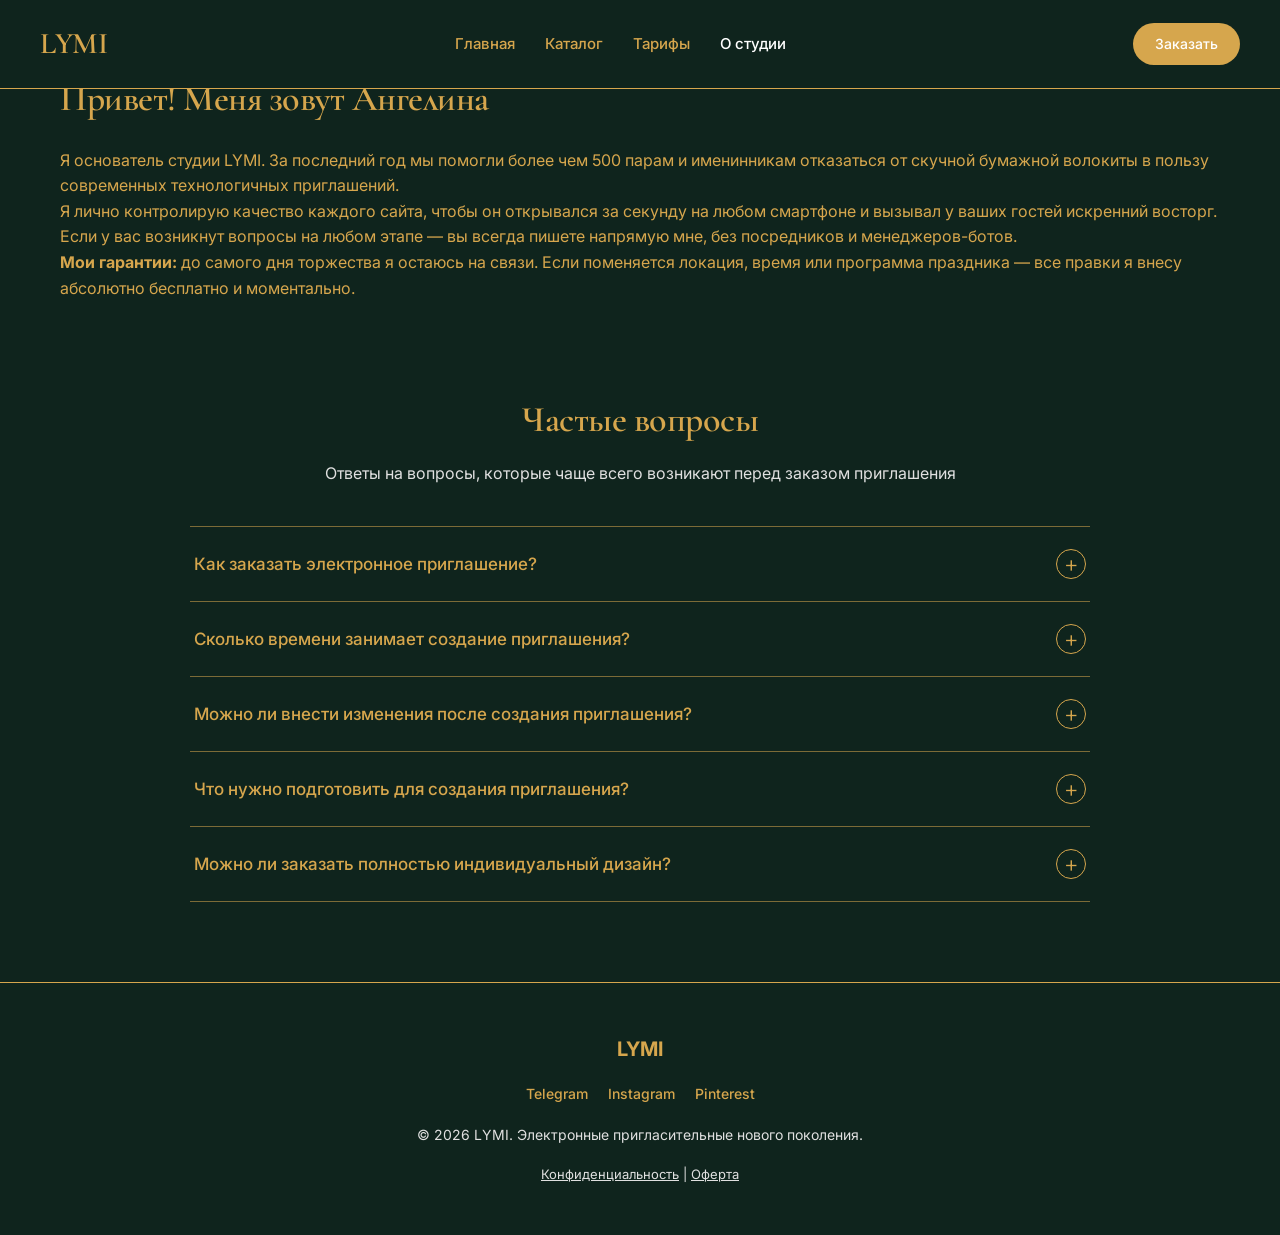
==== commit 2a6ab184: "Update about.html" ====
--- a/about.html
+++ b/about.html
@@ -40,25 +40,73 @@
                 <p>Я лично контролирую качество каждого сайта, чтобы он открывался за секунду на любом смартфоне и вызывал у ваших гостей искренний восторг. Если у вас возникнут вопросы на любом этапе — вы всегда пишете напрямую мне, без посредников и менеджеров-ботов.</p>
                 <p><strong>Мои гарантии:</strong> до самого дня торжества я остаюсь на связи. Если поменяется локация, время или программа праздника — все правки я внесу абсолютно бесплатно и моментально.</p>
                 
-                <div class="author-socials">
-                    <a href="https://t.me/LYMI_INVITATION" target="_blank" class="social-chip">Telegram</a>
-                    <a href="https://www.instagram.com/lymi_invitation?stkn=MW12d21yZmVzbjhiMQ=="_blank" class="social-chip">Instagram</a>
-                    <a href="https://ru.pinterest.com/linaymi0115/" target="_blank" class="social-chip">Pinterest</a>
-                </div>
+
             </div>
-            <div class="about-img-wrapper">
-                <img src="images/me.png" alt="Создатель студии" class="about-img">
-            </div>
+
         </div>
     </section>
+
+
+    <!-- FAQ -->
+    <section class="container faq-section">
+        <div class="section-header">
+            <h2 class="section-title">Частые вопросы</h2>
+            <p class="section-subtitle">Ответы на вопросы, которые чаще всего возникают перед заказом приглашения</p>
+        </div>
+
+        <div class="about-faq">
+            <details class="about-faq-item">
+                <summary><span>Как заказать электронное приглашение?</span><span class="faq-plus">+</span></summary>
+                <div class="faq-answer"><p>Выберите шаблон и тариф на сайте, оставьте заявку через форму заказа, после чего я свяжусь с вами в мессенджере и мы обсудим детали вашего приглашения.</p></div>
+            </details>
+
+            <details class="about-faq-item">
+                <summary><span>Сколько времени занимает создание приглашения?</span><span class="faq-plus">+</span></summary>
+                <div class="faq-answer"><p>Срок зависит от выбранного тарифа. Базовое приглашение создаётся до 24 часов, а премиальное — до 5 часов. Индивидуальный проект обсуждается отдельно.</p></div>
+            </details>
+
+            <details class="about-faq-item">
+                <summary><span>Можно ли внести изменения после создания приглашения?</span><span class="faq-plus">+</span></summary>
+                <div class="faq-answer"><p>Да. Я остаюсь на связи до самого дня торжества. Если изменятся локация, время или программа праздника, необходимые правки вносятся бесплатно.</p></div>
+            </details>
+
+            <details class="about-faq-item">
+                <summary><span>Что нужно подготовить для создания приглашения?</span><span class="faq-plus">+</span></summary>
+                <div class="faq-answer"><p>После заявки мы обсудим все детали в мессенджере: тексты, фотографии, дату, время, место проведения и другую информацию, которую нужно разместить на странице.</p></div>
+            </details>
+
+            <details class="about-faq-item">
+                <summary><span>Можно ли заказать полностью индивидуальный дизайн?</span><span class="faq-plus">+</span></summary>
+                <div class="faq-answer"><p>Да. Для этого предусмотрен индивидуальный тариф — дизайн создаётся под концепцию вашего события с кастомными элементами и персональным сопровождением.</p></div>
+            </details>
+        </div>
+    </section>
+
+    <style>
+        .faq-section{padding-top:20px;padding-bottom:80px}
+        .about-faq{max-width:900px;margin:0 auto;border-top:1px solid rgba(214,166,77,.55)}
+        .about-faq-item{border-bottom:1px solid rgba(214,166,77,.55)}
+        .about-faq-item summary{display:flex;align-items:center;justify-content:space-between;gap:24px;padding:22px 4px;cursor:pointer;list-style:none;color:var(--primary,#D6A64D);font-family:'Inter',sans-serif;font-size:17px;font-weight:500}
+        .about-faq-item summary::-webkit-details-marker{display:none}
+        .faq-plus{flex:0 0 auto;width:30px;height:30px;display:flex;align-items:center;justify-content:center;border:1px solid var(--accent,#D6A64D);border-radius:50%;color:var(--accent,#D6A64D);font-size:23px;font-weight:300;line-height:1;transition:transform .25s ease,background .25s ease,color .25s ease}
+        .about-faq-item[open] .faq-plus{transform:rotate(45deg);background:var(--accent,#D6A64D);color:var(--page-bg-color,#0F241D)}
+        .faq-answer{padding:0 54px 22px 4px}
+        .faq-answer p{margin:0;font-family:'Inter',sans-serif;font-size:15px;line-height:1.7;opacity:.9}
+        @media(max-width:767px){
+            .faq-section{padding-bottom:60px}
+            .about-faq-item summary{padding:18px 2px;font-size:15px;line-height:1.45}
+            .faq-answer{padding:0 42px 20px 2px}
+            .faq-answer p{font-size:14px}
+        }
+    </style>
 
     <!-- Футер -->
     <footer>
         <div class="footer-content">
             <div class="footer-logo">LYMI</div>
             <div class="footer-socials">
-                <a href="https://t.me/ваш_логин" target="_blank" rel="noopener">Telegram</a>
-                <a href="https://www.instagram.com/linayami_web?stkn=MTNtdXJlNGppMGp6eA%3D%3D&utm_source=qr" target="_blank" rel="noopener">Instagram</a>
+                <a href="https://t.me/LYMI_INVITATION" target="_blank" rel="noopener">Telegram</a>
+                <a href="https://www.instagram.com/lymi_invitation?stkn=MW12d21yZmVzbjhiMQ==" target="_blank" rel="noopener">Instagram</a>
                 <a href="https://ru.pinterest.com/linaymi0115/" target="_blank" rel="noopener">Pinterest</a>
             </div>
             <p>&copy; 2026 LYMI. Электронные пригласительные нового поколения.</p>
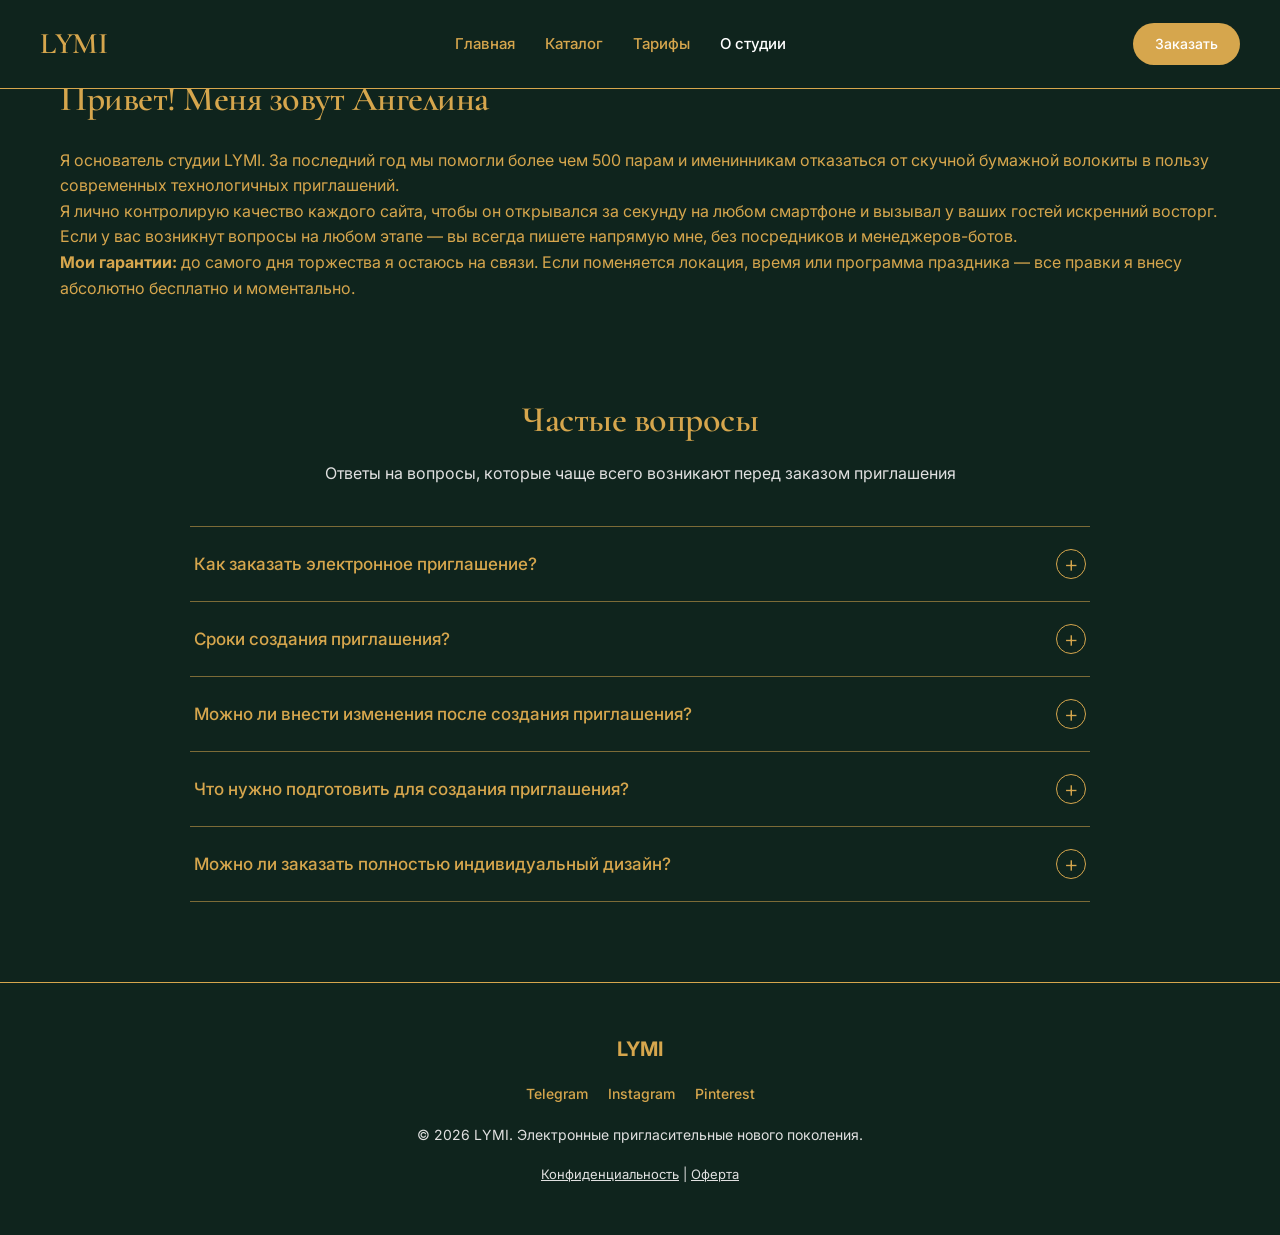
==== commit 9f501e79: "Update FAQ question about invitation creation time" ====
--- a/about.html
+++ b/about.html
@@ -61,8 +61,9 @@
             </details>
 
             <details class="about-faq-item">
-                <summary><span>Сколько времени занимает создание приглашения?</span><span class="faq-plus">+</span></summary>
-                <div class="faq-answer"><p>Срок зависит от выбранного тарифа. Базовое приглашение создаётся до 24 часов, а премиальное — до 5 часов. Индивидуальный проект обсуждается отдельно.</p></div>
+                <summary><span>Сроки создания приглашения?</span><span class="faq-plus">+</span></summary>
+                <div class="faq-answer"><p>Как правило, 1-4 рабочих дня от момента предоставления с вашей стороны всех данных о торжестве.
+Возможно срочное изготовление приглашения в течение 24 часов. Оплачивается дополнительно.</p></div>
             </details>
 
             <details class="about-faq-item">
